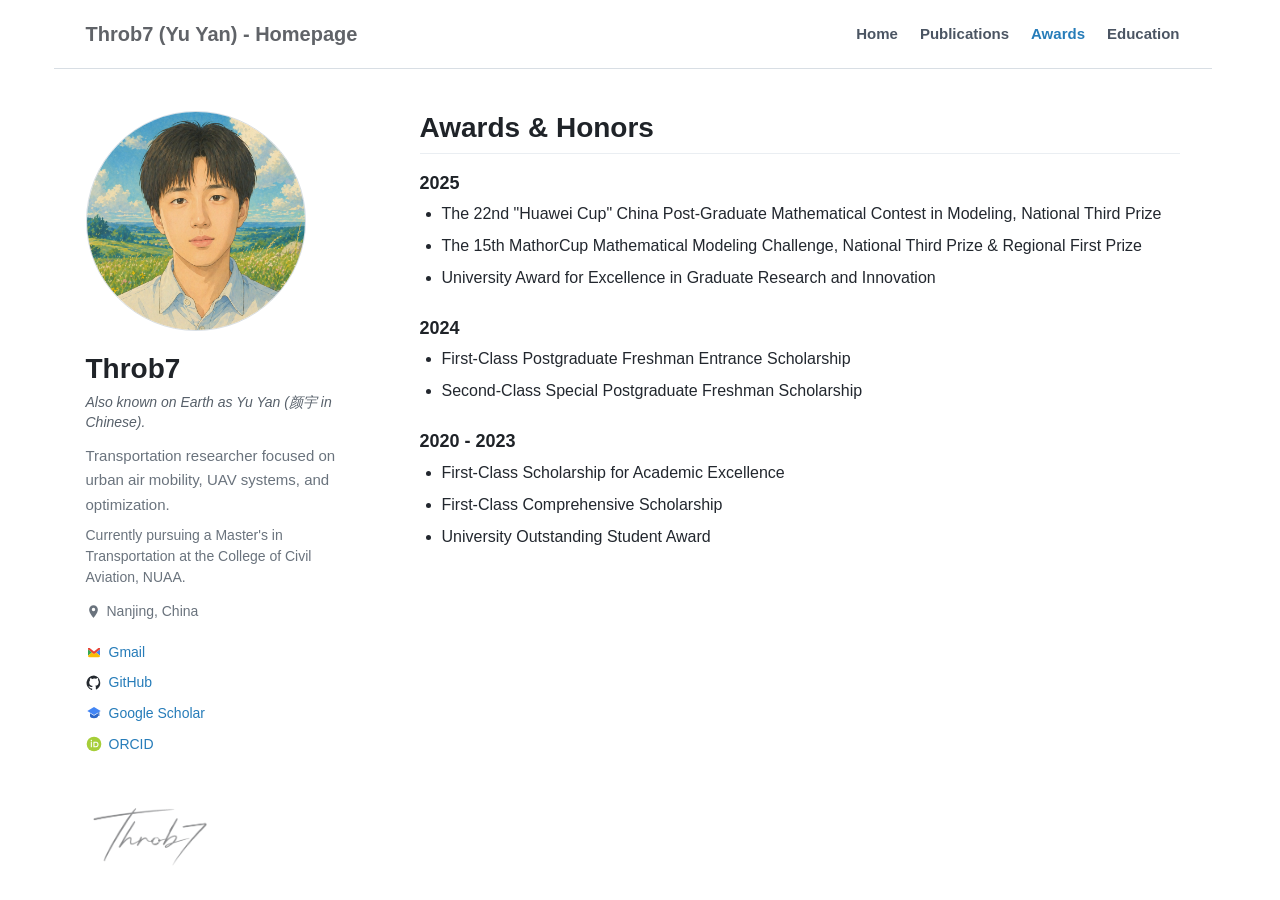
==== awards.html @ e45c2a20 "Reposition signature mark" ====
<!doctype html>
<html lang="en">
  <head>
    <meta charset="utf-8">
    <meta name="viewport" content="width=device-width, initial-scale=1">
    <meta name="description" content="Awards and honors for Throb7.">
    <title>Awards | Throb7</title>
    <link rel="icon" type="image/png" href="assets/favicon.png?v=7">
    <link rel="stylesheet" href="styles.css?v=15">
  </head>
  <body>
    <img class="site-signature" src="assets/signature-display.png?v=1" alt="">
    <header class="topbar">
      <a class="site-title" href="index.html">Throb7 (Yu Yan) - Homepage</a>
      <nav class="topnav" aria-label="Primary navigation">
        <a href="index.html">Home</a>
        <a href="publications.html">Publications</a>
        <a class="active" href="awards.html">Awards</a>
        <a href="education.html">Education</a>
      </nav>
    </header>

    <div class="page">
      <aside class="sidebar" aria-label="Profile">
        <img class="avatar" src="assets/self-avatar.png?v=2" alt="Portrait for Throb7">
        <h1>Throb7</h1>
        <p class="alias">Also known on Earth as Yu Yan (颜宇 in Chinese).</p>
        <p class="role">Transportation researcher focused on urban air mobility, UAV systems, and optimization.</p>
        <p class="current-degree">Currently pursuing a Master's in Transportation at the College of Civil Aviation, NUAA.</p>
        <p class="location"><img src="assets/icon-location.svg" alt="">Nanjing, China</p>
        <div class="profile-links">
          <a href="mailto:yanyu020816@gmail.com"><img src="assets/icon-email.svg" alt="">Gmail</a>
          <a href="https://github.com/Throb7777"><img src="assets/icon-github.svg" alt="">GitHub</a>
          <a href="https://scholar.google.com/citations?user=oTF8ilgAAAAJ&amp;hl=zh-CN"><img src="assets/icon-scholar.svg" alt="">Google Scholar</a>
          <a href="https://orcid.org/0009-0008-7919-4093"><img src="assets/icon-orcid.svg" alt="">ORCID</a>
        </div>
      </aside>

      <main class="content">
        <section class="content-section">
          <h2>Awards &amp; Honors</h2>
          <div class="year-group">
            <h3>2025</h3>
            <ul class="plain-list">
              <li>The 22nd "Huawei Cup" China Post-Graduate Mathematical Contest in Modeling, National Third Prize</li>
              <li>The 15th MathorCup Mathematical Modeling Challenge, National Third Prize &amp; Regional First Prize</li>
              <li>University Award for Excellence in Graduate Research and Innovation</li>
            </ul>
          </div>
          <div class="year-group">
            <h3>2024</h3>
            <ul class="plain-list">
              <li>First-Class Postgraduate Freshman Entrance Scholarship</li>
              <li>Second-Class Special Postgraduate Freshman Scholarship</li>
            </ul>
          </div>
          <div class="year-group">
            <h3>2020 - 2023</h3>
            <ul class="plain-list">
              <li>First-Class Scholarship for Academic Excellence</li>
              <li>First-Class Comprehensive Scholarship</li>
              <li>University Outstanding Student Award</li>
            </ul>
          </div>
        </section>
      </main>
    </div>
  </body>
</html>
---- styles.css ----
:root {
  --page: #ffffff;
  --text: #22272e;
  --muted: #6a737d;
  --link: #267cb9;
  --line: #d8dee4;
  --soft-line: #eaeef2;
  --sidebar: 270px;
  --content: 760px;
  --page-width: calc(var(--sidebar) + var(--content) + 64px);
  --page-pad: 32px;
}

* {
  box-sizing: border-box;
}

html {
  scroll-behavior: smooth;
  overflow-y: scroll;
  scrollbar-gutter: stable;
}

body {
  margin: 0;
  color: var(--text);
  background: var(--page);
  font-family: -apple-system, BlinkMacSystemFont, "Segoe UI", Helvetica, Arial, sans-serif;
  font-size: 16px;
  line-height: 1.62;
  overflow-x: hidden;
}

a {
  color: var(--link);
  text-decoration: none;
}

p,
li,
a,
h1,
h2,
h3 {
  overflow-wrap: anywhere;
}

a:hover {
  text-decoration: underline;
}

.topbar {
  display: flex;
  align-items: center;
  justify-content: space-between;
  gap: 24px;
  max-width: calc(var(--page-width) + var(--page-pad) * 2);
  margin: 0 auto;
  padding: 18px 32px;
  border-bottom: 1px solid var(--line);
}

.site-title {
  color: rgba(34, 39, 46, 0.72);
  font-size: 20px;
  font-weight: 700;
}

.site-signature {
  position: fixed;
  bottom: 34px;
  left: max(24px, calc((100vw - var(--page-width) - var(--page-pad) * 2) / 2 + var(--page-pad)));
  width: 114px;
  height: auto;
  opacity: 0.48;
  pointer-events: none;
  z-index: 5;
}

.site-title:hover {
  text-decoration: none;
}

.topnav {
  display: flex;
  flex-wrap: wrap;
  gap: 22px;
  font-size: 15px;
  font-weight: 600;
}

.topnav a {
  color: #4b5563;
}

.topnav a.active,
.topnav a:hover {
  color: var(--link);
}

.page {
  display: grid;
  grid-template-columns: var(--sidebar) minmax(0, var(--content));
  gap: 64px;
  max-width: calc(var(--page-width) + var(--page-pad) * 2);
  margin: 0 auto;
  padding: 42px var(--page-pad) 72px;
  overflow-x: hidden;
}

.sidebar {
  position: static;
  align-self: start;
}

.avatar {
  display: block;
  width: 220px;
  height: 220px;
  margin-bottom: 22px;
  border: 1px solid var(--line);
  border-radius: 50%;
  object-fit: cover;
  background: #f6f8fa;
}

.sidebar h1 {
  margin: 0 0 6px;
  color: #1f2328;
  font-size: 28px;
  line-height: 1.15;
}

.alias {
  margin: 0 0 12px;
  color: #57606a;
  font-size: 14px;
  font-style: italic;
  line-height: 1.45;
}

.role {
  margin: 0 0 8px;
  color: var(--muted);
  font-size: 15px;
}

.current-degree {
  margin: 0 0 12px;
  color: var(--muted);
  font-size: 14px;
  line-height: 1.5;
}

.location {
  display: inline-flex;
  align-items: center;
  gap: 6px;
  margin: 0 0 18px;
  color: var(--muted);
  font-size: 14px;
}

.location img {
  width: 15px;
  height: 15px;
  flex: 0 0 auto;
}

.profile-links {
  display: grid;
  gap: 8px;
  font-size: 14px;
}

.profile-links a {
  display: inline-flex;
  align-items: center;
  gap: 7px;
  width: max-content;
}

.profile-links img {
  width: 16px;
  height: 16px;
  flex: 0 0 auto;
}

.content {
  max-width: var(--content);
  min-width: 0;
}

.content-section {
  padding-bottom: 34px;
  margin-bottom: 34px;
  border-bottom: 1px solid var(--soft-line);
}

.content-section:last-child {
  border-bottom: 0;
}

h2 {
  margin: 0 0 18px;
  padding-bottom: 8px;
  border-bottom: 1px solid var(--soft-line);
  color: #1f2328;
  font-size: 28px;
  line-height: 1.2;
}

h3 {
  display: flex;
  align-items: center;
  gap: 8px;
  margin: 0 0 4px;
  color: #1f2328;
  font-size: 18px;
  line-height: 1.3;
}

.school-logo {
  flex: 0 0 auto;
  object-fit: contain;
}

p {
  margin: 0 0 14px;
}

.plain-list {
  margin: 0;
  padding-left: 22px;
}

.plain-list li {
  margin: 6px 0;
}

.section-note,
.meta {
  color: var(--muted);
  font-size: 14px;
}

.subtitle {
  margin: 0 0 6px;
  color: var(--muted);
  font-size: 15px;
}

.school-logo-seal {
  width: 30px;
  height: 30px;
}

.school-logo-rmit {
  width: 58px;
  height: 20px;
}

.school-logo-ivy {
  width: 72px;
  height: 24px;
}

.publication-list {
  margin: 18px 0 0;
  padding-left: 24px;
}

.publication-list li {
  margin-bottom: 22px;
  padding-left: 4px;
}

.publication-list p {
  margin-bottom: 6px;
}

.pub-link {
  margin-left: 6px;
  font-size: 13px;
  font-weight: 700;
  white-space: nowrap;
}

.year-group {
  margin-bottom: 26px;
}

.timeline {
  display: grid;
  gap: 24px;
}

.timeline-item {
  display: grid;
  grid-template-columns: 160px minmax(0, 1fr);
  gap: 26px;
  padding-bottom: 22px;
  border-bottom: 1px solid var(--soft-line);
}

.timeline-item:last-child {
  border-bottom: 0;
}

.date {
  margin: 2px 0 0;
  color: var(--muted);
  font-size: 14px;
  font-weight: 600;
}

@media (max-width: 820px) {
  .topbar {
    align-items: flex-start;
    flex-direction: column;
    gap: 10px;
    padding: 16px 22px;
    max-width: 100vw;
  }

  .site-signature {
    display: none;
  }

  .page {
    display: block;
    max-width: 100vw;
    padding: 30px 22px 56px;
  }

  .sidebar {
    position: static;
    display: block;
    width: auto;
    min-width: 0;
  }

  .avatar {
    width: 112px;
    height: 112px;
    margin: 0 0 14px;
  }

  .sidebar h1,
  .alias,
  .role,
  .current-degree,
  .location,
  .profile-links {
    grid-column: auto;
  }

  .sidebar h1 {
    margin-top: 0;
    font-size: 24px;
  }

  .role {
    margin-bottom: 8px;
    max-width: 100%;
  }

  .profile-links {
    display: flex;
    flex-wrap: wrap;
    gap: 8px 14px;
  }

  .content,
  .content-section {
    margin-left: 0;
    width: 100%;
    max-width: 100%;
  }

  .timeline-item {
    grid-template-columns: 1fr;
    gap: 6px;
  }
}
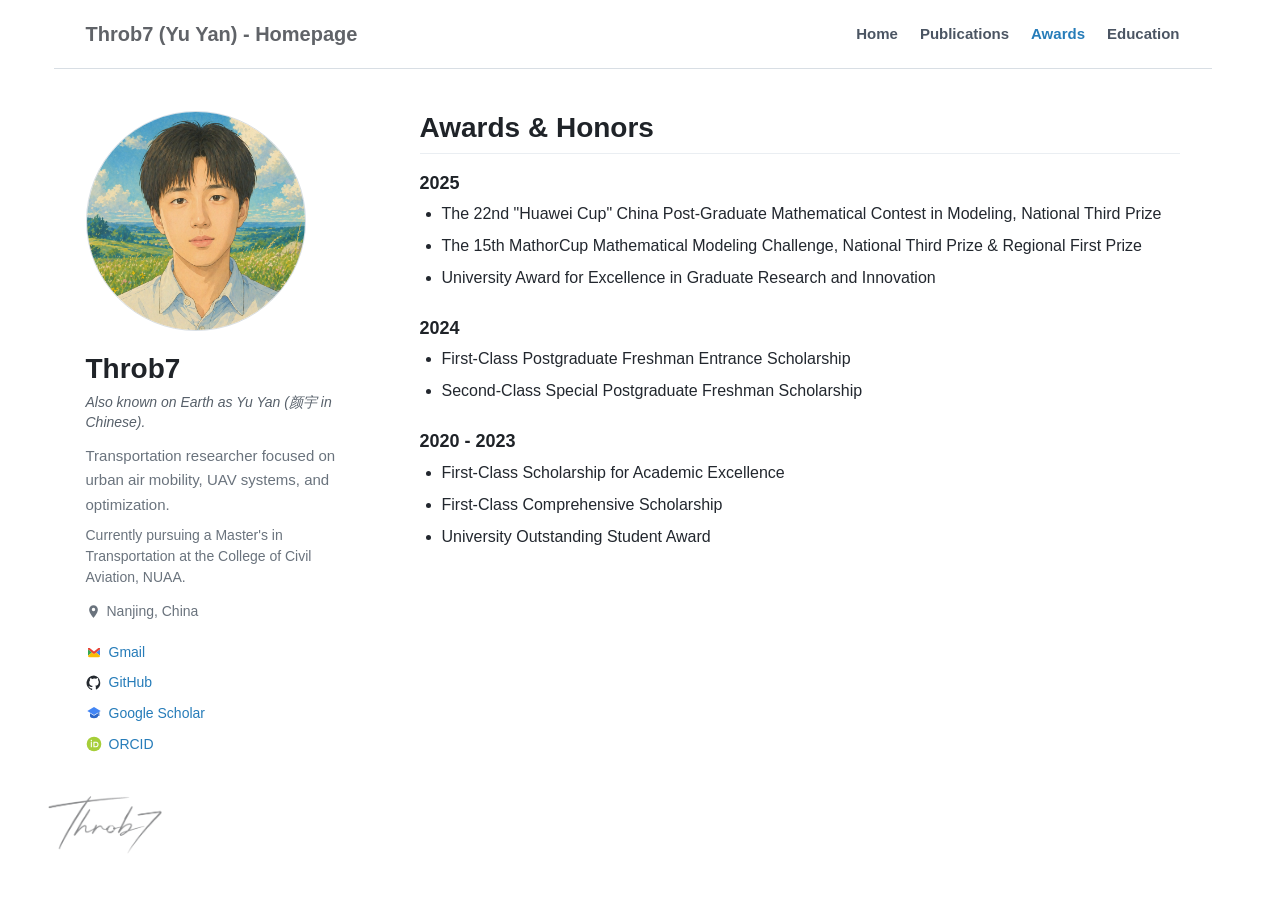
==== commit c155fd8c: "Move signature to page corner" ====
--- a/awards.html
+++ b/awards.html
@@ -6,7 +6,7 @@
     <meta name="description" content="Awards and honors for Throb7.">
     <title>Awards | Throb7</title>
     <link rel="icon" type="image/png" href="assets/favicon.png?v=7">
-    <link rel="stylesheet" href="styles.css?v=15">
+    <link rel="stylesheet" href="styles.css?v=16">
   </head>
   <body>
     <img class="site-signature" src="assets/signature-display.png?v=1" alt="">
--- a/styles.css
+++ b/styles.css
@@ -68,8 +68,8 @@
 
 .site-signature {
   position: fixed;
-  bottom: 34px;
-  left: max(24px, calc((100vw - var(--page-width) - var(--page-pad) * 2) / 2 + var(--page-pad)));
+  bottom: 46px;
+  left: 48px;
   width: 114px;
   height: auto;
   opacity: 0.48;
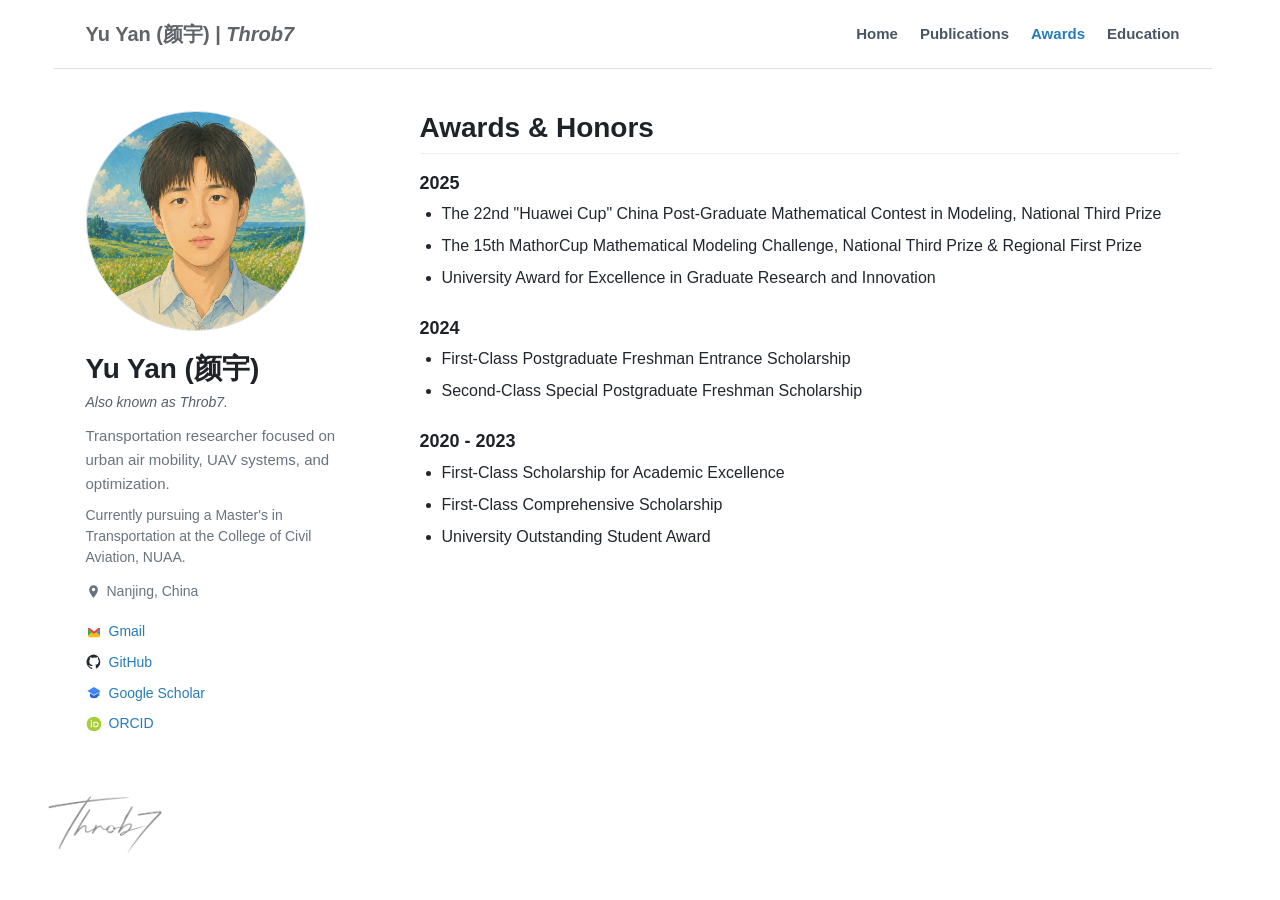
==== commit bc28e120: "Update academic profile and identity" ====
--- a/awards.html
+++ b/awards.html
@@ -3,15 +3,15 @@
   <head>
     <meta charset="utf-8">
     <meta name="viewport" content="width=device-width, initial-scale=1">
-    <meta name="description" content="Awards and honors for Throb7.">
-    <title>Awards | Throb7</title>
+    <meta name="description" content="Awards and honors for Yu Yan (Throb7).">
+    <title>Awards | Yu Yan (颜宇)</title>
     <link rel="icon" type="image/png" href="assets/favicon.png?v=7">
     <link rel="stylesheet" href="styles.css?v=16">
   </head>
   <body>
     <img class="site-signature" src="assets/signature-display.png?v=1" alt="">
     <header class="topbar">
-      <a class="site-title" href="index.html">Throb7 (Yu Yan) - Homepage</a>
+      <a class="site-title" href="index.html">Yu Yan (颜宇) | <em>Throb7</em></a>
       <nav class="topnav" aria-label="Primary navigation">
         <a href="index.html">Home</a>
         <a href="publications.html">Publications</a>
@@ -22,9 +22,9 @@
 
     <div class="page">
       <aside class="sidebar" aria-label="Profile">
-        <img class="avatar" src="assets/self-avatar.png?v=2" alt="Portrait for Throb7">
-        <h1>Throb7</h1>
-        <p class="alias">Also known on Earth as Yu Yan (颜宇 in Chinese).</p>
+        <img class="avatar" src="assets/self-avatar.png?v=2" alt="Portrait of Yu Yan">
+        <h1>Yu Yan (颜宇)</h1>
+        <p class="alias">Also known as <em>Throb7</em>.</p>
         <p class="role">Transportation researcher focused on urban air mobility, UAV systems, and optimization.</p>
         <p class="current-degree">Currently pursuing a Master's in Transportation at the College of Civil Aviation, NUAA.</p>
         <p class="location"><img src="assets/icon-location.svg" alt="">Nanjing, China</p>
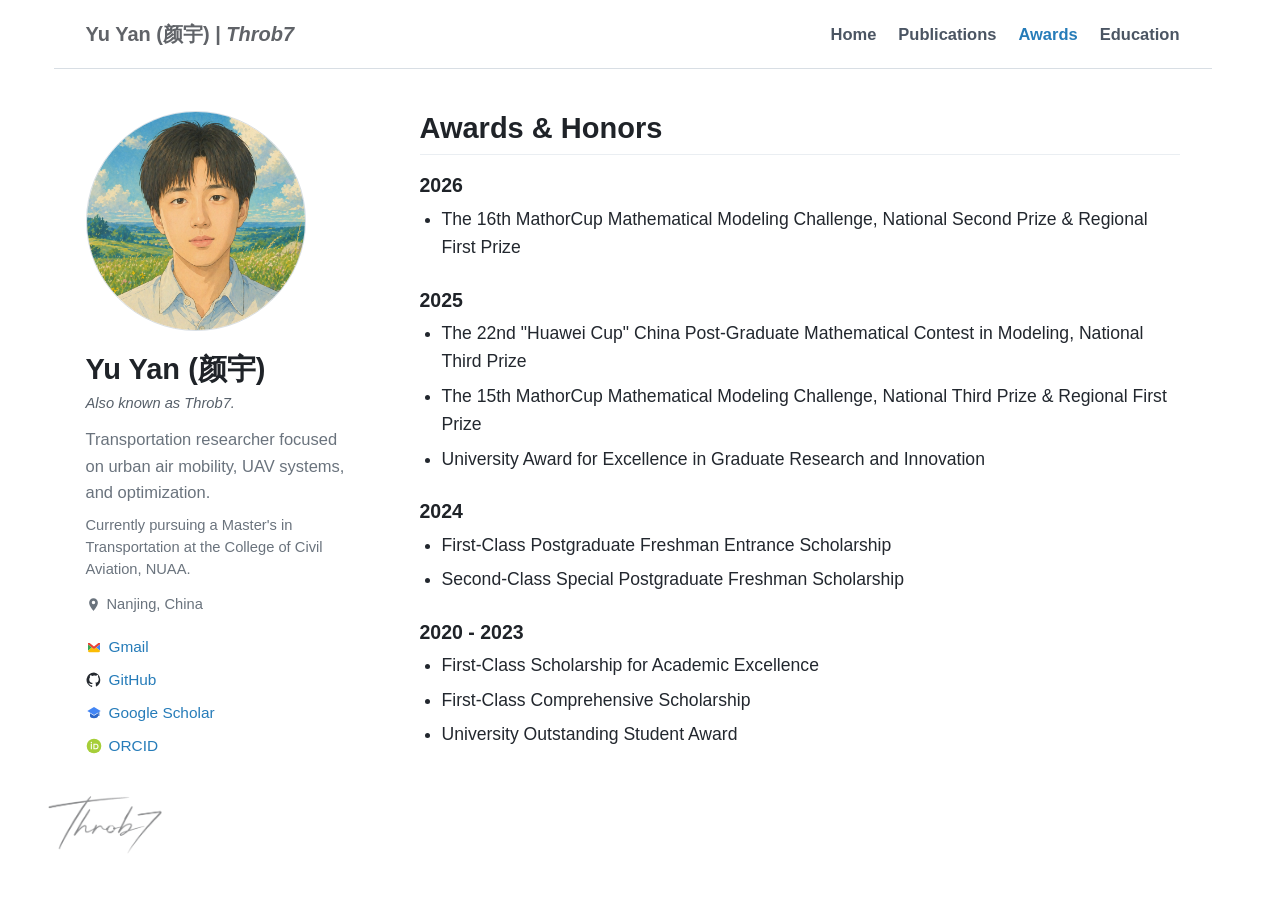
==== commit ac647e9f: "Update education, awards, and typography" ====
--- a/awards.html
+++ b/awards.html
@@ -6,7 +6,7 @@
     <meta name="description" content="Awards and honors for Yu Yan (Throb7).">
     <title>Awards | Yu Yan (颜宇)</title>
     <link rel="icon" type="image/png" href="assets/favicon.png?v=7">
-    <link rel="stylesheet" href="styles.css?v=16">
+    <link rel="stylesheet" href="styles.css?v=17">
   </head>
   <body>
     <img class="site-signature" src="assets/signature-display.png?v=1" alt="">
@@ -40,6 +40,12 @@
         <section class="content-section">
           <h2>Awards &amp; Honors</h2>
           <div class="year-group">
+            <h3>2026</h3>
+            <ul class="plain-list">
+              <li>The 16th MathorCup Mathematical Modeling Challenge, National Second Prize &amp; Regional First Prize</li>
+            </ul>
+          </div>
+          <div class="year-group">
             <h3>2025</h3>
             <ul class="plain-list">
               <li>The 22nd "Huawei Cup" China Post-Graduate Mathematical Contest in Modeling, National Third Prize</li>
--- a/styles.css
+++ b/styles.css
@@ -26,7 +26,7 @@
   color: var(--text);
   background: var(--page);
   font-family: -apple-system, BlinkMacSystemFont, "Segoe UI", Helvetica, Arial, sans-serif;
-  font-size: 16px;
+  font-size: 17.6px;
   line-height: 1.62;
   overflow-x: hidden;
 }
@@ -85,7 +85,7 @@
   display: flex;
   flex-wrap: wrap;
   gap: 22px;
-  font-size: 15px;
+  font-size: 16.5px;
   font-weight: 600;
 }
 
@@ -127,14 +127,14 @@
 .sidebar h1 {
   margin: 0 0 6px;
   color: #1f2328;
-  font-size: 28px;
+  font-size: 29px;
   line-height: 1.15;
 }
 
 .alias {
   margin: 0 0 12px;
   color: #57606a;
-  font-size: 14px;
+  font-size: 14.7px;
   font-style: italic;
   line-height: 1.45;
 }
@@ -142,13 +142,13 @@
 .role {
   margin: 0 0 8px;
   color: var(--muted);
-  font-size: 15px;
+  font-size: 16.5px;
 }
 
 .current-degree {
   margin: 0 0 12px;
   color: var(--muted);
-  font-size: 14px;
+  font-size: 14.7px;
   line-height: 1.5;
 }
 
@@ -158,7 +158,7 @@
   gap: 6px;
   margin: 0 0 18px;
   color: var(--muted);
-  font-size: 14px;
+  font-size: 14.7px;
 }
 
 .location img {
@@ -170,7 +170,7 @@
 .profile-links {
   display: grid;
   gap: 8px;
-  font-size: 14px;
+  font-size: 15.4px;
 }
 
 .profile-links a {
@@ -206,7 +206,7 @@
   padding-bottom: 8px;
   border-bottom: 1px solid var(--soft-line);
   color: #1f2328;
-  font-size: 28px;
+  font-size: 29px;
   line-height: 1.2;
 }
 
@@ -216,7 +216,7 @@
   gap: 8px;
   margin: 0 0 4px;
   color: #1f2328;
-  font-size: 18px;
+  font-size: 19.5px;
   line-height: 1.3;
 }
 
@@ -241,13 +241,13 @@
 .section-note,
 .meta {
   color: var(--muted);
-  font-size: 14px;
+  font-size: 14.7px;
 }
 
 .subtitle {
   margin: 0 0 6px;
   color: var(--muted);
-  font-size: 15px;
+  font-size: 15.75px;
 }
 
 .school-logo-seal {
@@ -265,6 +265,11 @@
   height: 24px;
 }
 
+.school-logo-kindergarten {
+  width: 30px;
+  height: 30px;
+}
+
 .publication-list {
   margin: 18px 0 0;
   padding-left: 24px;
@@ -281,7 +286,7 @@
 
 .pub-link {
   margin-left: 6px;
-  font-size: 13px;
+  font-size: 13.65px;
   font-weight: 700;
   white-space: nowrap;
 }
@@ -310,8 +315,77 @@
 .date {
   margin: 2px 0 0;
   color: var(--muted);
-  font-size: 14px;
+  font-size: 14.7px;
   font-weight: 600;
+}
+
+@media (min-width: 821px) {
+  .education-page .page {
+    padding-bottom: 0;
+  }
+
+  .education-page .content-section {
+    margin-bottom: 0;
+    padding-bottom: 0;
+  }
+
+  .education-page h2 {
+    margin-bottom: 24px;
+    padding-bottom: 12px;
+  }
+
+  .education-page .timeline {
+    gap: 15px;
+  }
+
+  .education-page .timeline-item {
+    gap: 22px;
+    padding-bottom: 15px;
+  }
+
+  .education-page .timeline-item:last-child {
+    padding-bottom: 0;
+  }
+
+  .education-page .timeline-item h3 {
+    margin-bottom: 6px;
+    font-size: 18.4px;
+    line-height: 1.25;
+  }
+
+  .education-page .timeline-item p {
+    margin-bottom: 5px;
+    line-height: 1.35;
+  }
+
+  .education-page .timeline-item .subtitle {
+    font-size: 14.7px;
+  }
+
+  .education-page .timeline-item .meta,
+  .education-page .date {
+    font-size: 13.65px;
+  }
+
+  .education-page .school-logo-seal {
+    width: 26px;
+    height: 26px;
+  }
+
+  .education-page .school-logo-rmit {
+    width: 52px;
+    height: 18px;
+  }
+
+  .education-page .school-logo-ivy {
+    width: 60px;
+    height: 20px;
+  }
+
+  .education-page .school-logo-kindergarten {
+    width: 28px;
+    height: 28px;
+  }
 }
 
 @media (max-width: 820px) {
@@ -357,7 +431,7 @@
 
   .sidebar h1 {
     margin-top: 0;
-    font-size: 24px;
+    font-size: 25px;
   }
 
   .role {
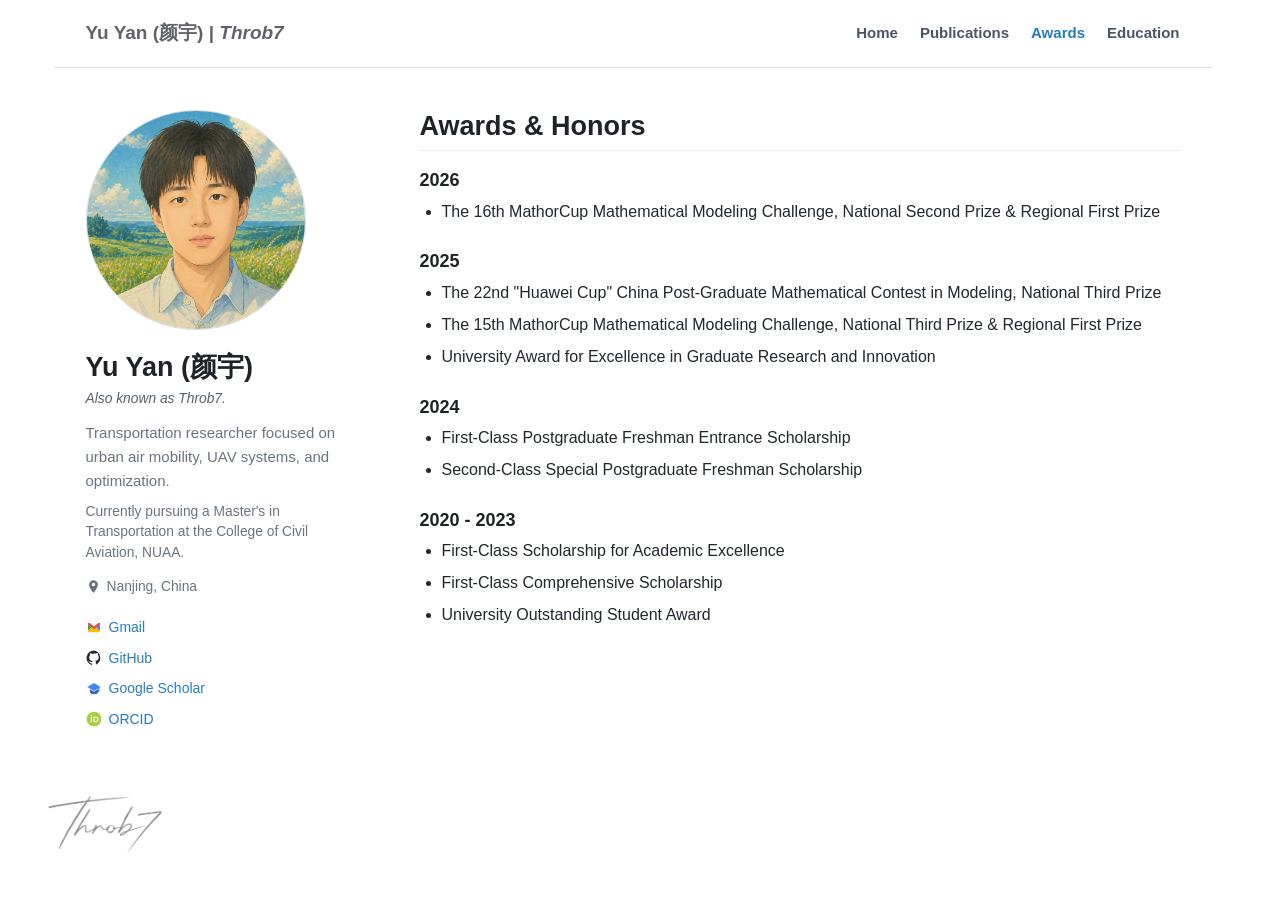
==== commit 92c34d88: "Refine publications layout and typography" ====
--- a/awards.html
+++ b/awards.html
@@ -6,7 +6,7 @@
     <meta name="description" content="Awards and honors for Yu Yan (Throb7).">
     <title>Awards | Yu Yan (颜宇)</title>
     <link rel="icon" type="image/png" href="assets/favicon.png?v=7">
-    <link rel="stylesheet" href="styles.css?v=17">
+    <link rel="stylesheet" href="styles.css?v=19">
   </head>
   <body>
     <img class="site-signature" src="assets/signature-display.png?v=1" alt="">
--- a/styles.css
+++ b/styles.css
@@ -25,8 +25,8 @@
   margin: 0;
   color: var(--text);
   background: var(--page);
-  font-family: -apple-system, BlinkMacSystemFont, "Segoe UI", Helvetica, Arial, sans-serif;
-  font-size: 17.6px;
+  font-family: "Aptos", "Segoe UI Variable Text", "Segoe UI", -apple-system, BlinkMacSystemFont, Arial, sans-serif;
+  font-size: 16px;
   line-height: 1.62;
   overflow-x: hidden;
 }
@@ -41,7 +41,8 @@
 a,
 h1,
 h2,
-h3 {
+h3,
+h4 {
   overflow-wrap: anywhere;
 }
 
@@ -62,7 +63,7 @@
 
 .site-title {
   color: rgba(34, 39, 46, 0.72);
-  font-size: 20px;
+  font-size: 19px;
   font-weight: 700;
 }
 
@@ -85,7 +86,7 @@
   display: flex;
   flex-wrap: wrap;
   gap: 22px;
-  font-size: 16.5px;
+  font-size: 15px;
   font-weight: 600;
 }
 
@@ -127,14 +128,14 @@
 .sidebar h1 {
   margin: 0 0 6px;
   color: #1f2328;
-  font-size: 29px;
+  font-size: 27px;
   line-height: 1.15;
 }
 
 .alias {
   margin: 0 0 12px;
   color: #57606a;
-  font-size: 14.7px;
+  font-size: 13.8px;
   font-style: italic;
   line-height: 1.45;
 }
@@ -142,13 +143,13 @@
 .role {
   margin: 0 0 8px;
   color: var(--muted);
-  font-size: 16.5px;
+  font-size: 15px;
 }
 
 .current-degree {
   margin: 0 0 12px;
   color: var(--muted);
-  font-size: 14.7px;
+  font-size: 13.8px;
   line-height: 1.5;
 }
 
@@ -158,7 +159,7 @@
   gap: 6px;
   margin: 0 0 18px;
   color: var(--muted);
-  font-size: 14.7px;
+  font-size: 13.8px;
 }
 
 .location img {
@@ -170,7 +171,7 @@
 .profile-links {
   display: grid;
   gap: 8px;
-  font-size: 15.4px;
+  font-size: 14px;
 }
 
 .profile-links a {
@@ -201,12 +202,16 @@
   border-bottom: 0;
 }
 
+.home-page .content-section {
+  border-bottom: 0;
+}
+
 h2 {
   margin: 0 0 18px;
   padding-bottom: 8px;
   border-bottom: 1px solid var(--soft-line);
   color: #1f2328;
-  font-size: 29px;
+  font-size: 27px;
   line-height: 1.2;
 }
 
@@ -216,7 +221,7 @@
   gap: 8px;
   margin: 0 0 4px;
   color: #1f2328;
-  font-size: 19.5px;
+  font-size: 18px;
   line-height: 1.3;
 }
 
@@ -241,13 +246,13 @@
 .section-note,
 .meta {
   color: var(--muted);
-  font-size: 14.7px;
+  font-size: 13.8px;
 }
 
 .subtitle {
   margin: 0 0 6px;
   color: var(--muted);
-  font-size: 15.75px;
+  font-size: 14px;
 }
 
 .school-logo-seal {
@@ -271,22 +276,61 @@
 }
 
 .publication-list {
-  margin: 18px 0 0;
-  padding-left: 24px;
-}
-
-.publication-list li {
-  margin-bottom: 22px;
-  padding-left: 4px;
-}
-
-.publication-list p {
+  margin: 20px 0 0;
+}
+
+.publication-year {
+  margin-bottom: 44px;
+}
+
+.publication-year:last-child {
+  margin-bottom: 0;
+}
+
+.publication-year h3 {
+  margin-bottom: 16px;
+  font-size: 22px;
+  line-height: 1.15;
+}
+
+.publication-entry {
+  margin-bottom: 34px;
+}
+
+.publication-entry:last-child {
+  margin-bottom: 0;
+}
+
+.publication-entry h4 {
+  margin: 0 0 7px;
+  color: #343a40;
+  font-size: 16.8px;
+  font-weight: 700;
+  line-height: 1.32;
+}
+
+.publication-entry p {
   margin-bottom: 6px;
 }
 
-.pub-link {
-  margin-left: 6px;
-  font-size: 13.65px;
+.pub-authors {
+  color: #57606a;
+}
+
+.pub-venue {
+  color: #4f5963;
+}
+
+.pub-actions {
+  display: flex;
+  flex-wrap: wrap;
+  gap: 12px;
+  align-items: center;
+}
+
+.pub-actions a {
+  color: var(--link);
+  font-size: 13.8px;
   font-weight: 700;
   white-space: nowrap;
 }
@@ -315,7 +359,7 @@
 .date {
   margin: 2px 0 0;
   color: var(--muted);
-  font-size: 14.7px;
+  font-size: 13.8px;
   font-weight: 600;
 }
 
@@ -349,7 +393,7 @@
 
   .education-page .timeline-item h3 {
     margin-bottom: 6px;
-    font-size: 18.4px;
+    font-size: 17px;
     line-height: 1.25;
   }
 
@@ -359,12 +403,12 @@
   }
 
   .education-page .timeline-item .subtitle {
-    font-size: 14.7px;
+    font-size: 13.8px;
   }
 
   .education-page .timeline-item .meta,
   .education-page .date {
-    font-size: 13.65px;
+    font-size: 13.3px;
   }
 
   .education-page .school-logo-seal {
@@ -431,7 +475,7 @@
 
   .sidebar h1 {
     margin-top: 0;
-    font-size: 25px;
+    font-size: 24px;
   }
 
   .role {
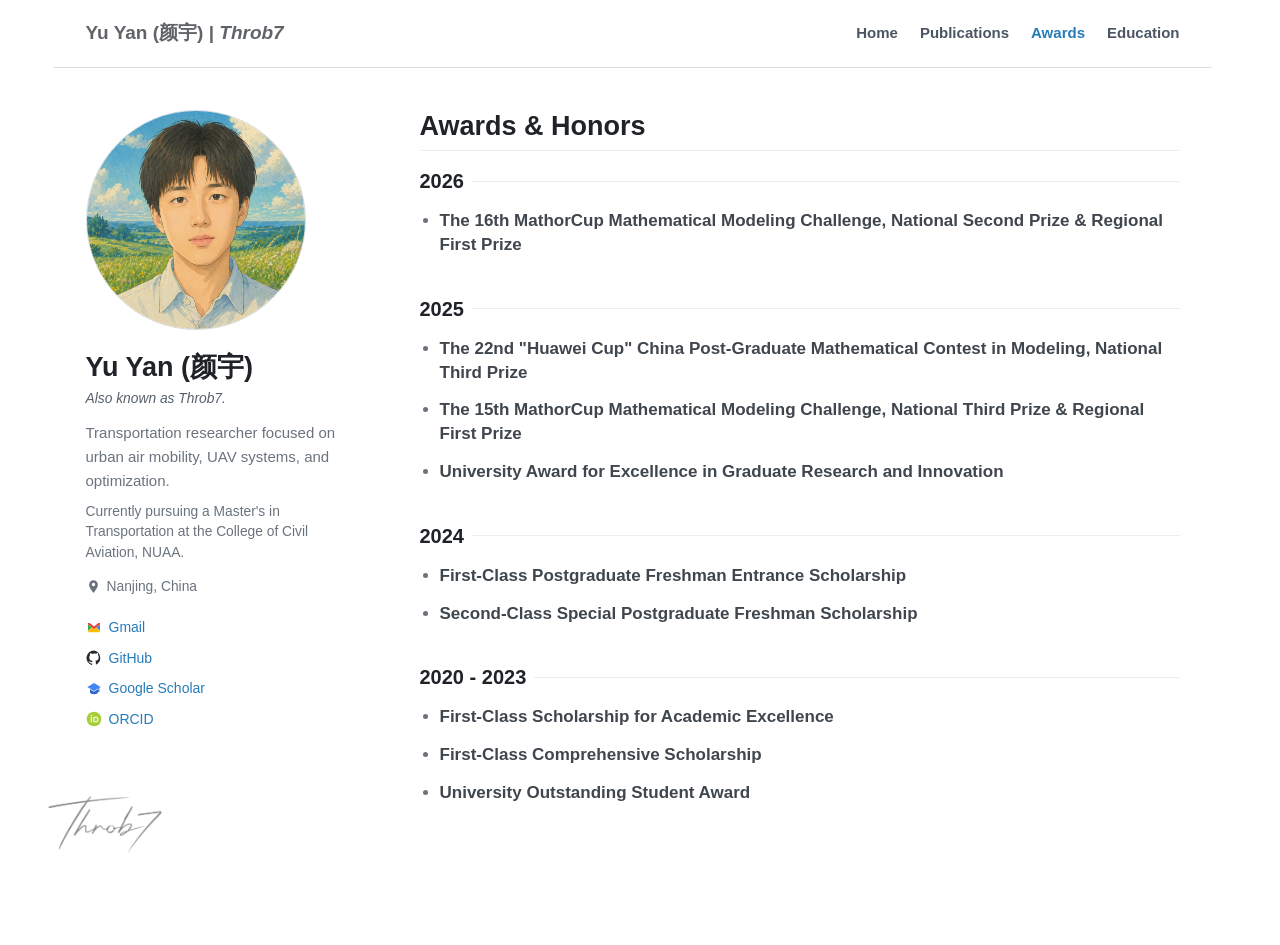
==== commit 2753d6b6: "Unify publications and awards typography" ====
--- a/awards.html
+++ b/awards.html
@@ -6,9 +6,9 @@
     <meta name="description" content="Awards and honors for Yu Yan (Throb7).">
     <title>Awards | Yu Yan (颜宇)</title>
     <link rel="icon" type="image/png" href="assets/favicon.png?v=7">
-    <link rel="stylesheet" href="styles.css?v=19">
+    <link rel="stylesheet" href="styles.css?v=20">
   </head>
-  <body>
+  <body class="awards-page">
     <img class="site-signature" src="assets/signature-display.png?v=1" alt="">
     <header class="topbar">
       <a class="site-title" href="index.html">Yu Yan (颜宇) | <em>Throb7</em></a>
--- a/styles.css
+++ b/styles.css
@@ -280,21 +280,33 @@
 }
 
 .publication-year {
-  margin-bottom: 44px;
+  margin-bottom: 40px;
 }
 
 .publication-year:last-child {
   margin-bottom: 0;
 }
 
-.publication-year h3 {
+.publication-year h3,
+.awards-page .year-group h3 {
   margin-bottom: 16px;
-  font-size: 22px;
-  line-height: 1.15;
+  color: #1f2328;
+  font-size: 20px;
+  font-weight: 700;
+  line-height: 1.2;
+}
+
+.publication-year h3::after,
+.awards-page .year-group h3::after {
+  content: "";
+  height: 1px;
+  flex: 1;
+  background: var(--soft-line);
 }
 
 .publication-entry {
-  margin-bottom: 34px;
+  margin-bottom: 30px;
+  padding-left: 4px;
 }
 
 .publication-entry:last-child {
@@ -303,10 +315,10 @@
 
 .publication-entry h4 {
   margin: 0 0 7px;
-  color: #343a40;
-  font-size: 16.8px;
+  color: #444c54;
+  font-size: 17px;
   font-weight: 700;
-  line-height: 1.32;
+  line-height: 1.38;
 }
 
 .publication-entry p {
@@ -315,10 +327,14 @@
 
 .pub-authors {
   color: #57606a;
+  font-size: 15px;
+  line-height: 1.5;
 }
 
 .pub-venue {
   color: #4f5963;
+  font-size: 15px;
+  line-height: 1.5;
 }
 
 .pub-actions {
@@ -336,7 +352,31 @@
 }
 
 .year-group {
-  margin-bottom: 26px;
+  margin-bottom: 40px;
+}
+
+.year-group:last-child {
+  margin-bottom: 0;
+}
+
+.awards-page .plain-list {
+  padding-left: 20px;
+}
+
+.awards-page .plain-list li {
+  margin: 0 0 14px;
+  color: #3f464d;
+  font-size: 17px;
+  font-weight: 600;
+  line-height: 1.4;
+}
+
+.awards-page .plain-list li:last-child {
+  margin-bottom: 0;
+}
+
+.awards-page .plain-list li::marker {
+  color: var(--muted);
 }
 
 .timeline {
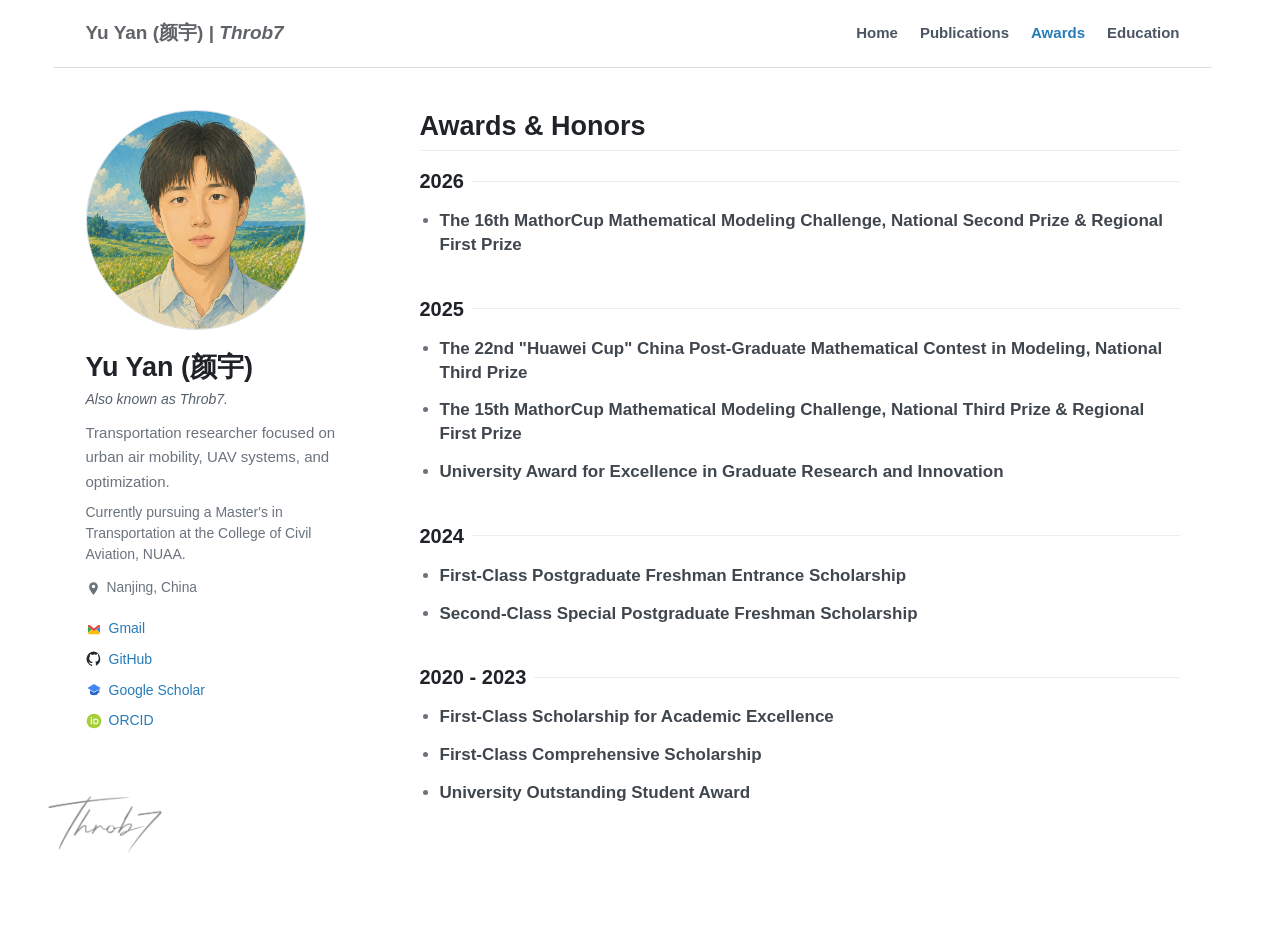
==== commit d8b94bab: "Unify sidebar typography" ====
--- a/awards.html
+++ b/awards.html
@@ -6,7 +6,7 @@
     <meta name="description" content="Awards and honors for Yu Yan (Throb7).">
     <title>Awards | Yu Yan (颜宇)</title>
     <link rel="icon" type="image/png" href="assets/favicon.png?v=7">
-    <link rel="stylesheet" href="styles.css?v=20">
+    <link rel="stylesheet" href="styles.css?v=22">
   </head>
   <body class="awards-page">
     <img class="site-signature" src="assets/signature-display.png?v=1" alt="">
--- a/styles.css
+++ b/styles.css
@@ -135,7 +135,7 @@
 .alias {
   margin: 0 0 12px;
   color: #57606a;
-  font-size: 13.8px;
+  font-size: 14px;
   font-style: italic;
   line-height: 1.45;
 }
@@ -149,7 +149,7 @@
 .current-degree {
   margin: 0 0 12px;
   color: var(--muted);
-  font-size: 13.8px;
+  font-size: 14px;
   line-height: 1.5;
 }
 
@@ -276,11 +276,11 @@
 }
 
 .publication-list {
-  margin: 20px 0 0;
+  margin: 18px 0 0;
 }
 
 .publication-year {
-  margin-bottom: 40px;
+  margin-bottom: 36px;
 }
 
 .publication-year:last-child {
@@ -289,11 +289,18 @@
 
 .publication-year h3,
 .awards-page .year-group h3 {
-  margin-bottom: 16px;
   color: #1f2328;
   font-size: 20px;
   font-weight: 700;
   line-height: 1.2;
+}
+
+.publication-year h3 {
+  margin-bottom: 14px;
+}
+
+.awards-page .year-group h3 {
+  margin-bottom: 16px;
 }
 
 .publication-year h3::after,
@@ -305,7 +312,7 @@
 }
 
 .publication-entry {
-  margin-bottom: 30px;
+  margin-bottom: 27px;
   padding-left: 4px;
 }
 
@@ -439,16 +446,16 @@
 
   .education-page .timeline-item p {
     margin-bottom: 5px;
-    line-height: 1.35;
+    line-height: 1.4;
   }
 
   .education-page .timeline-item .subtitle {
-    font-size: 13.8px;
+    font-size: 14px;
   }
 
   .education-page .timeline-item .meta,
   .education-page .date {
-    font-size: 13.3px;
+    font-size: 13.8px;
   }
 
   .education-page .school-logo-seal {
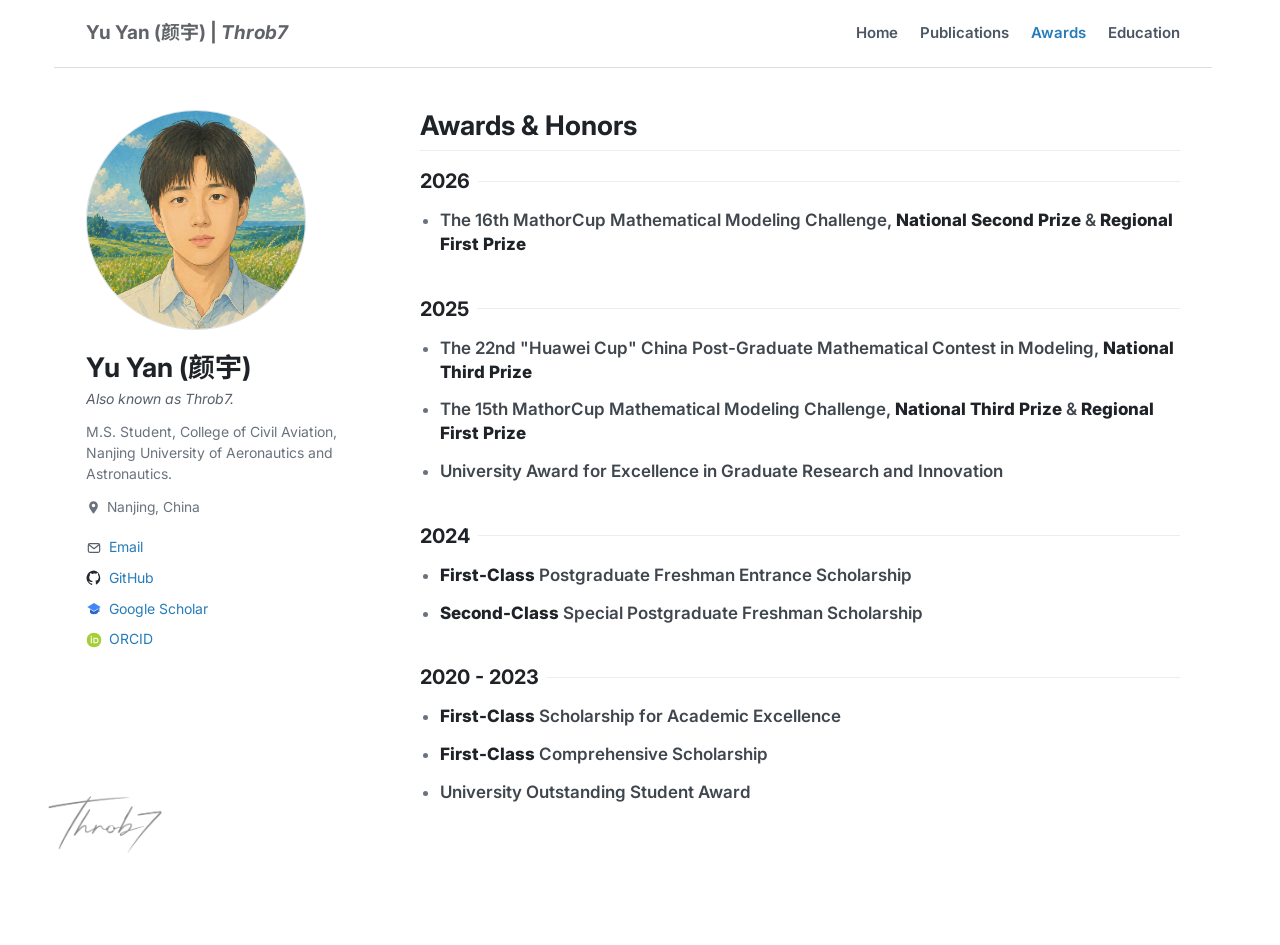
==== commit e43c39ea: "Refine homepage copy and typography" ====
--- a/awards.html
+++ b/awards.html
@@ -6,7 +6,7 @@
     <meta name="description" content="Awards and honors for Yu Yan (Throb7).">
     <title>Awards | Yu Yan (颜宇)</title>
     <link rel="icon" type="image/png" href="assets/favicon.png?v=7">
-    <link rel="stylesheet" href="styles.css?v=22">
+    <link rel="stylesheet" href="styles.css?v=26">
   </head>
   <body class="awards-page">
     <img class="site-signature" src="assets/signature-display.png?v=1" alt="">
@@ -25,11 +25,10 @@
         <img class="avatar" src="assets/self-avatar.png?v=2" alt="Portrait of Yu Yan">
         <h1>Yu Yan (颜宇)</h1>
         <p class="alias">Also known as <em>Throb7</em>.</p>
-        <p class="role">Transportation researcher focused on urban air mobility, UAV systems, and optimization.</p>
-        <p class="current-degree">Currently pursuing a Master's in Transportation at the College of Civil Aviation, NUAA.</p>
+        <p class="current-degree">M.S. Student, College of Civil Aviation, Nanjing University of Aeronautics and Astronautics.</p>
         <p class="location"><img src="assets/icon-location.svg" alt="">Nanjing, China</p>
         <div class="profile-links">
-          <a href="mailto:yanyu020816@gmail.com"><img src="assets/icon-email.svg" alt="">Gmail</a>
+          <a href="mailto:yanyu020816@gmail.com"><img src="assets/icon-email.svg?v=2" alt="">Email</a>
           <a href="https://github.com/Throb7777"><img src="assets/icon-github.svg" alt="">GitHub</a>
           <a href="https://scholar.google.com/citations?user=oTF8ilgAAAAJ&amp;hl=zh-CN"><img src="assets/icon-scholar.svg" alt="">Google Scholar</a>
           <a href="https://orcid.org/0009-0008-7919-4093"><img src="assets/icon-orcid.svg" alt="">ORCID</a>
@@ -42,29 +41,29 @@
           <div class="year-group">
             <h3>2026</h3>
             <ul class="plain-list">
-              <li>The 16th MathorCup Mathematical Modeling Challenge, National Second Prize &amp; Regional First Prize</li>
+              <li>The 16th MathorCup Mathematical Modeling Challenge, <strong>National Second Prize</strong> &amp; <strong>Regional First Prize</strong></li>
             </ul>
           </div>
           <div class="year-group">
             <h3>2025</h3>
             <ul class="plain-list">
-              <li>The 22nd "Huawei Cup" China Post-Graduate Mathematical Contest in Modeling, National Third Prize</li>
-              <li>The 15th MathorCup Mathematical Modeling Challenge, National Third Prize &amp; Regional First Prize</li>
+              <li>The 22nd "Huawei Cup" China Post-Graduate Mathematical Contest in Modeling, <strong>National Third Prize</strong></li>
+              <li>The 15th MathorCup Mathematical Modeling Challenge, <strong>National Third Prize</strong> &amp; <strong>Regional First Prize</strong></li>
               <li>University Award for Excellence in Graduate Research and Innovation</li>
             </ul>
           </div>
           <div class="year-group">
             <h3>2024</h3>
             <ul class="plain-list">
-              <li>First-Class Postgraduate Freshman Entrance Scholarship</li>
-              <li>Second-Class Special Postgraduate Freshman Scholarship</li>
+              <li><strong>First-Class</strong> Postgraduate Freshman Entrance Scholarship</li>
+              <li><strong>Second-Class</strong> Special Postgraduate Freshman Scholarship</li>
             </ul>
           </div>
           <div class="year-group">
             <h3>2020 - 2023</h3>
             <ul class="plain-list">
-              <li>First-Class Scholarship for Academic Excellence</li>
-              <li>First-Class Comprehensive Scholarship</li>
+              <li><strong>First-Class</strong> Scholarship for Academic Excellence</li>
+              <li><strong>First-Class</strong> Comprehensive Scholarship</li>
               <li>University Outstanding Student Award</li>
             </ul>
           </div>
--- a/styles.css
+++ b/styles.css
@@ -1,3 +1,5 @@
+@import url("https://fonts.googleapis.com/css2?family=Inter:wght@400;500;600;700;800&family=Noto+Sans+SC:wght@400;500;600;700;800&display=swap");
+
 :root {
   --page: #ffffff;
   --text: #22272e;
@@ -25,7 +27,7 @@
   margin: 0;
   color: var(--text);
   background: var(--page);
-  font-family: "Aptos", "Segoe UI Variable Text", "Segoe UI", -apple-system, BlinkMacSystemFont, Arial, sans-serif;
+  font-family: "Inter", "Noto Sans SC", "Microsoft YaHei UI", "Microsoft YaHei", "PingFang SC", "Segoe UI", Arial, sans-serif;
   font-size: 16px;
   line-height: 1.62;
   overflow-x: hidden;
@@ -48,6 +50,13 @@
 
 a:hover {
   text-decoration: underline;
+}
+
+.keyword {
+  text-decoration-line: underline;
+  text-decoration-color: rgba(34, 39, 46, 0.5);
+  text-decoration-thickness: 1px;
+  text-underline-offset: 3px;
 }
 
 .topbar {
@@ -204,6 +213,8 @@
 
 .home-page .content-section {
   border-bottom: 0;
+  margin-bottom: 31px;
+  padding-bottom: 31px;
 }
 
 h2 {
@@ -386,6 +397,11 @@
   color: var(--muted);
 }
 
+.awards-page .plain-list strong {
+  color: #1f2328;
+  font-weight: 800;
+}
+
 .timeline {
   display: grid;
   gap: 24px;
